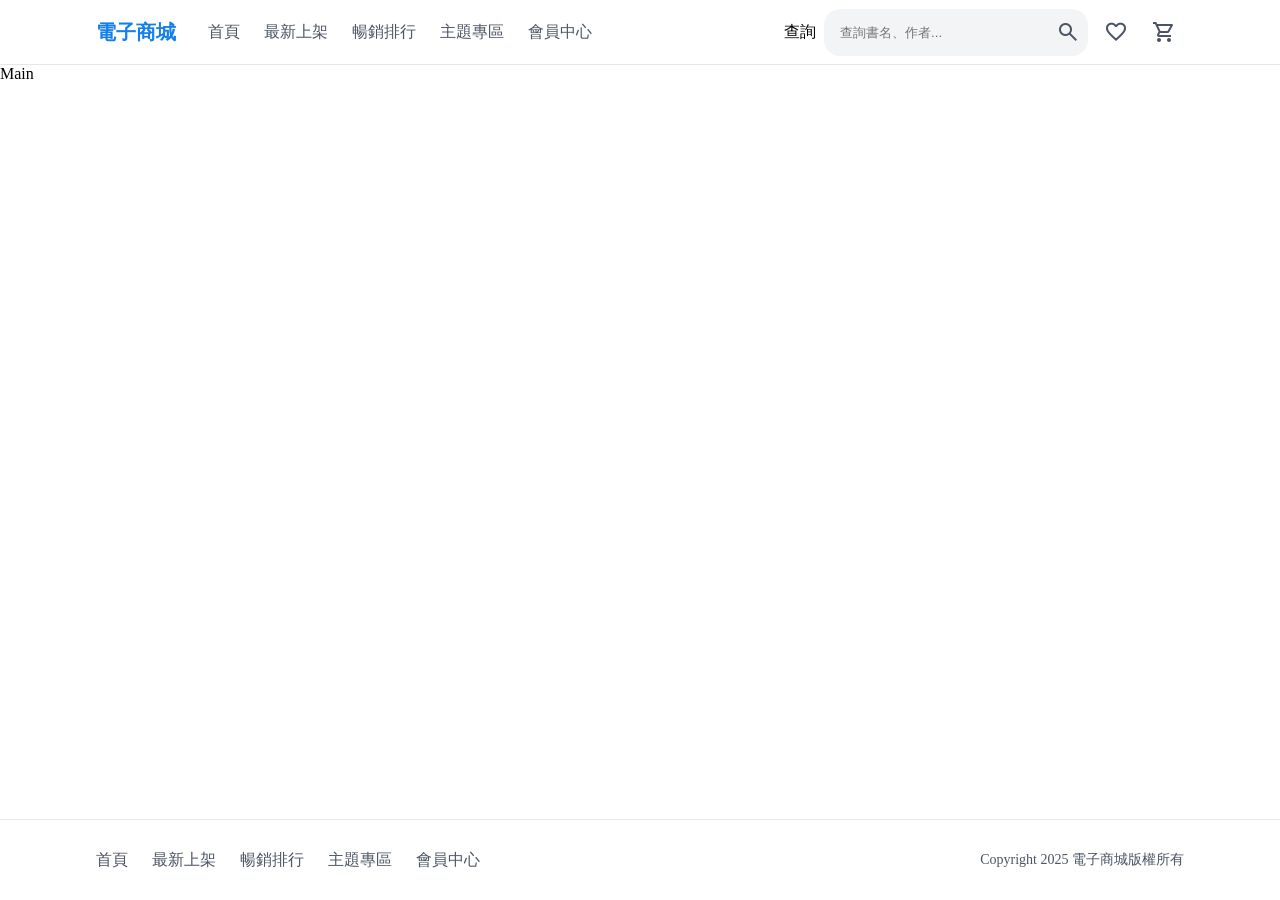
==== src/index.html @ d21cbf20 "fix(header): 調整查詢列樣式錯誤" ====
<!doctype html>
<html lang="zh-Hant">
  <head>
    <meta charset="UTF-8" />
    <meta name="viewport" content="width=device-width, initial-scale=1.0" />
    <title>電子商城</title>
    <link rel="stylesheet" href="style.min.css" />
    <link href="https://fonts.googleapis.com/css2?family=Material+Symbols+Outlined" rel="stylesheet" />
  </head>
  <body>
    <section>
      <header>
        <div class="container">
          <div class="header-inner">
            <div class="header-brand">
              <h3 class="site-title">電子商城</h3>
              <nav>
                <a href="#">首頁</a>
                <a href="#">最新上架</a>
                <a href="#">暢銷排行</a>
                <a href="#">主題專區</a>
                <a href="#">會員中心</a>
              </nav>
            </div>
            <div class="header-actions">
              <label for="book-search">查詢</label>
              <div class="search">
                <input id="book-search" placeholder="查詢書名、作者..." />
                <button type="button" aria-label="搜尋">
                  <span class="material-symbols-outlined" aria-hidden="true">search</span>
                </button>
              </div>
              <button type="button" aria-label="我的最愛">
                <span class="material-symbols-outlined" aria-hidden="true">favorite</span>
              </button>
              <button type="button" aria-label="購物車">
                <span class="material-symbols-outlined" aria-hidden="true">shopping_cart</span>
              </button>
            </div>
          </div>
        </div>
      </header>
      <div class="main">Main</div>
      <footer>
        <div class="container">
          <div class="footer-inner">
            <nav class="footer-nav" aria-label="頁尾導覽">
              <a href="#">首頁</a>
              <a href="#">最新上架</a>
              <a href="#">暢銷排行</a>
              <a href="#">主題專區</a>
              <a href="#">會員中心</a>
            </nav>
            <p>Copyright 2025 電子商城版權所有</p>
          </div>
        </div>
      </footer>
    </section>
  </body>
</html>
---- src/style.min.css ----
section{display:flex;flex-direction:column;min-height:100vh}section .main{flex-grow:1}.container{width:100%;max-width:90vw;box-sizing:border-box;margin:0 auto;padding-left:2rem;padding-right:2rem}a{color:var(--text-color);text-decoration:none}a:hover{color:var(--primary-color)}a:focus-visible{outline:2px solid var(--primary-color);outline-offset:3px}header{border-bottom:solid 1px #e5e7eb}header .header-inner{height:4rem;display:flex;justify-content:space-between;align-items:center}header .header-inner .site-title{margin:0px;font-size:1.25rem;font-weight:700;line-height:1.75rem;color:var(--primary-color)}header .header-inner .header-brand,header .header-inner .header-actions{display:flex;align-items:center}header .header-inner .header-brand.header-brand,header .header-inner .header-actions.header-brand{gap:2rem}header .header-inner .header-brand.header-actions,header .header-inner .header-actions.header-actions{gap:.5rem}header .header-inner nav{display:flex;gap:1.5rem}header .header-inner div.search{display:flex;align-items:stretch;gap:0}header .header-inner div.search input{border-top-left-radius:1rem;border-bottom-left-radius:1rem;width:200px;padding:1rem .5rem 1rem 1rem;border:none;background-color:var(--gray-color-100)}header .header-inner div.search button{border-top-right-radius:1rem;border-bottom-right-radius:1rem;padding:.5rem;border:none;background-color:var(--gray-color-100);cursor:pointer}header .header-inner .search input:focus-visible,header .header-inner button:focus-visible{outline:2px solid var(--primary-color);outline-offset:3px}header .header-inner button{background-color:rgba(0,0,0,0);padding:.5rem;border:none;cursor:pointer;color:var(--text-color);display:inline-flex;align-items:center;justify-content:center}header .material-symbols-outlined{font-size:1.5rem;line-height:1}footer{border-top:1px solid var(--border-color)}footer .footer-inner{display:flex;flex-wrap:wrap;justify-content:space-between;align-items:center;gap:1rem 1.5rem;padding-block:1rem}footer .footer-nav{display:flex;flex-wrap:wrap;gap:.75rem 1.5rem}footer p{color:var(--text-color);font-size:.875rem;line-height:1.25rem}:root{--primary-color: #137fec;--text-color: #4b5563;--border-color: #e5e7eb;--gray-color-100: #f3f4f6}html,body{margin:0;padding:0}/*# sourceMappingURL=style.min.css.map */
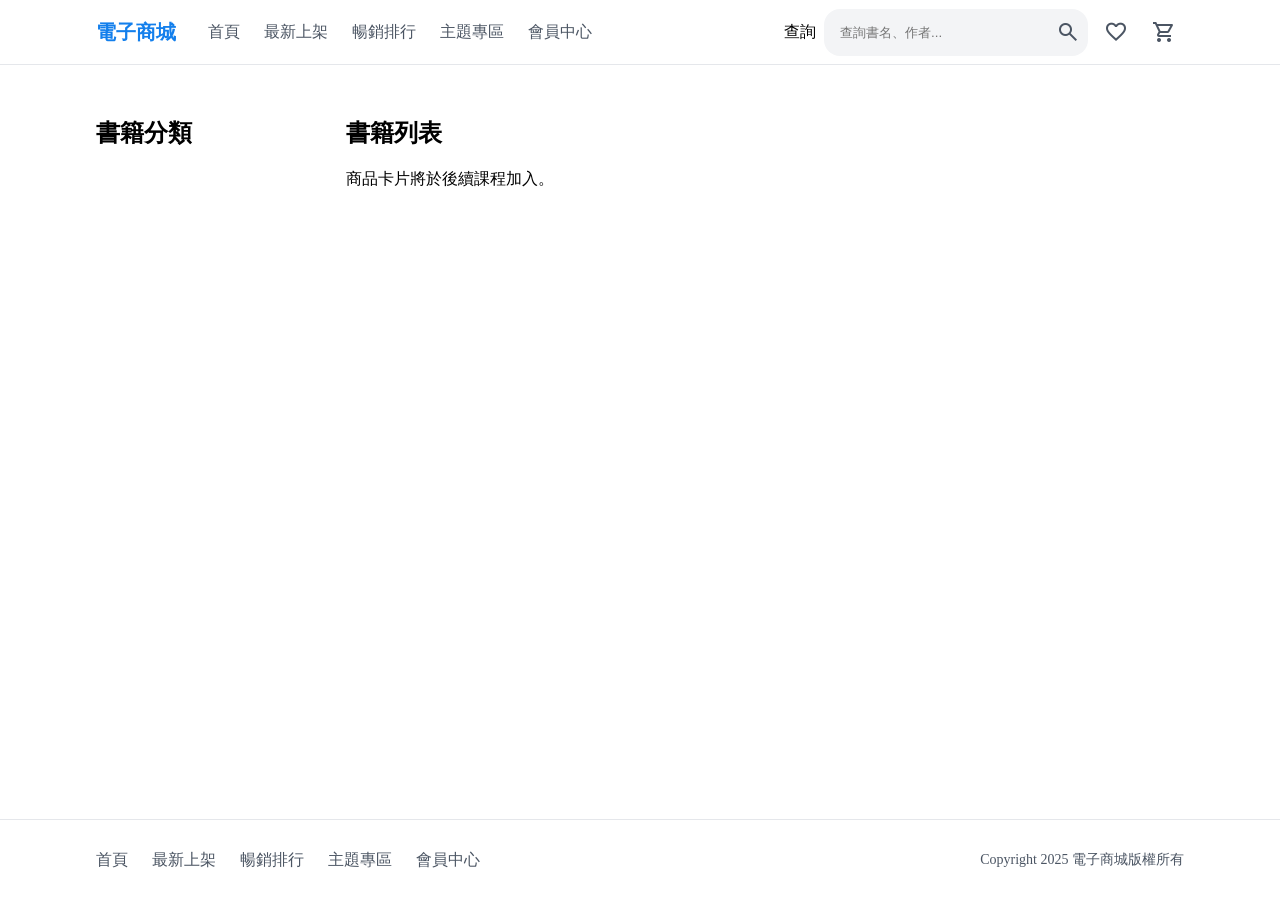
==== commit 7420b9bd: "feat(body): 頁面結構定義實作新增" ====
--- a/src/index.html
+++ b/src/index.html
@@ -40,7 +40,20 @@
           </div>
         </div>
       </header>
-      <div class="main">Main</div>
+      <div class="main">
+        <div class="container">
+          <div class="content-layout">
+            <aside class="category-sidebar">
+              <h2 id="category-title">書籍分類</h2>
+              <nav class="category-nav" aria-labelledby="category-title"></nav>
+            </aside>
+            <main class="book-main">
+              <h1>書籍列表</h1>
+              <p>商品卡片將於後續課程加入。</p>
+            </main>
+          </div>
+        </div>
+      </div>
       <footer>
         <div class="container">
           <div class="footer-inner">
--- a/src/style.min.css
+++ b/src/style.min.css
@@ -1 +1 @@
-section{display:flex;flex-direction:column;min-height:100vh}section .main{flex-grow:1}.container{width:100%;max-width:90vw;box-sizing:border-box;margin:0 auto;padding-left:2rem;padding-right:2rem}a{color:var(--text-color);text-decoration:none}a:hover{color:var(--primary-color)}a:focus-visible{outline:2px solid var(--primary-color);outline-offset:3px}header{border-bottom:solid 1px #e5e7eb}header .header-inner{height:4rem;display:flex;justify-content:space-between;align-items:center}header .header-inner .site-title{margin:0px;font-size:1.25rem;font-weight:700;line-height:1.75rem;color:var(--primary-color)}header .header-inner .header-brand,header .header-inner .header-actions{display:flex;align-items:center}header .header-inner .header-brand.header-brand,header .header-inner .header-actions.header-brand{gap:2rem}header .header-inner .header-brand.header-actions,header .header-inner .header-actions.header-actions{gap:.5rem}header .header-inner nav{display:flex;gap:1.5rem}header .header-inner div.search{display:flex;align-items:stretch;gap:0}header .header-inner div.search input{border-top-left-radius:1rem;border-bottom-left-radius:1rem;width:200px;padding:1rem .5rem 1rem 1rem;border:none;background-color:var(--gray-color-100)}header .header-inner div.search button{border-top-right-radius:1rem;border-bottom-right-radius:1rem;padding:.5rem;border:none;background-color:var(--gray-color-100);cursor:pointer}header .header-inner .search input:focus-visible,header .header-inner button:focus-visible{outline:2px solid var(--primary-color);outline-offset:3px}header .header-inner button{background-color:rgba(0,0,0,0);padding:.5rem;border:none;cursor:pointer;color:var(--text-color);display:inline-flex;align-items:center;justify-content:center}header .material-symbols-outlined{font-size:1.5rem;line-height:1}footer{border-top:1px solid var(--border-color)}footer .footer-inner{display:flex;flex-wrap:wrap;justify-content:space-between;align-items:center;gap:1rem 1.5rem;padding-block:1rem}footer .footer-nav{display:flex;flex-wrap:wrap;gap:.75rem 1.5rem}footer p{color:var(--text-color);font-size:.875rem;line-height:1.25rem}:root{--primary-color: #137fec;--text-color: #4b5563;--border-color: #e5e7eb;--gray-color-100: #f3f4f6}html,body{margin:0;padding:0}/*# sourceMappingURL=style.min.css.map */+section{display:flex;flex-direction:column;min-height:100vh}section>.main{flex-grow:1}.container{width:100%;max-width:90vw;box-sizing:border-box;margin:0 auto;padding-left:2rem;padding-right:2rem}a{color:var(--text-color);text-decoration:none}a:hover{color:var(--primary-color)}a:focus-visible{outline:2px solid var(--primary-color);outline-offset:3px}header{border-bottom:solid 1px #e5e7eb}header .header-inner{height:4rem;display:flex;justify-content:space-between;align-items:center}header .header-inner .site-title{margin:0px;font-size:1.25rem;font-weight:700;line-height:1.75rem;color:var(--primary-color)}header .header-inner .header-brand,header .header-inner .header-actions{display:flex;align-items:center}header .header-inner .header-brand.header-brand,header .header-inner .header-actions.header-brand{gap:2rem}header .header-inner .header-brand.header-actions,header .header-inner .header-actions.header-actions{gap:.5rem}header .header-inner nav{display:flex;gap:1.5rem}header .header-inner div.search{display:flex;align-items:stretch;gap:0}header .header-inner div.search input{border-top-left-radius:1rem;border-bottom-left-radius:1rem;width:200px;padding:1rem .5rem 1rem 1rem;border:none;background-color:var(--gray-color-100)}header .header-inner div.search button{border-top-right-radius:1rem;border-bottom-right-radius:1rem;padding:.5rem;border:none;background-color:var(--gray-color-100);cursor:pointer}header .header-inner .search input:focus-visible,header .header-inner button:focus-visible{outline:2px solid var(--primary-color);outline-offset:3px}header .header-inner button{background-color:rgba(0,0,0,0);padding:.5rem;border:none;cursor:pointer;color:var(--text-color);display:inline-flex;align-items:center;justify-content:center}header .material-symbols-outlined{font-size:1.5rem;line-height:1}.content-layout{display:flex;align-items:flex-start;gap:2rem;padding-block:2rem}.category-sidebar{width:20%;flex-shrink:0}.book-main{flex:1 1 0%;min-width:0;overflow-wrap:anywhere}footer{border-top:1px solid var(--border-color)}footer .footer-inner{display:flex;flex-wrap:wrap;justify-content:space-between;align-items:center;gap:1rem 1.5rem;padding-block:1rem}footer .footer-nav{display:flex;flex-wrap:wrap;gap:.75rem 1.5rem}footer p{color:var(--text-color);font-size:.875rem;line-height:1.25rem}:root{--primary-color: #137fec;--text-color: #4b5563;--border-color: #e5e7eb;--gray-color-100: #f3f4f6}html,body{margin:0;padding:0}/*# sourceMappingURL=style.min.css.map */
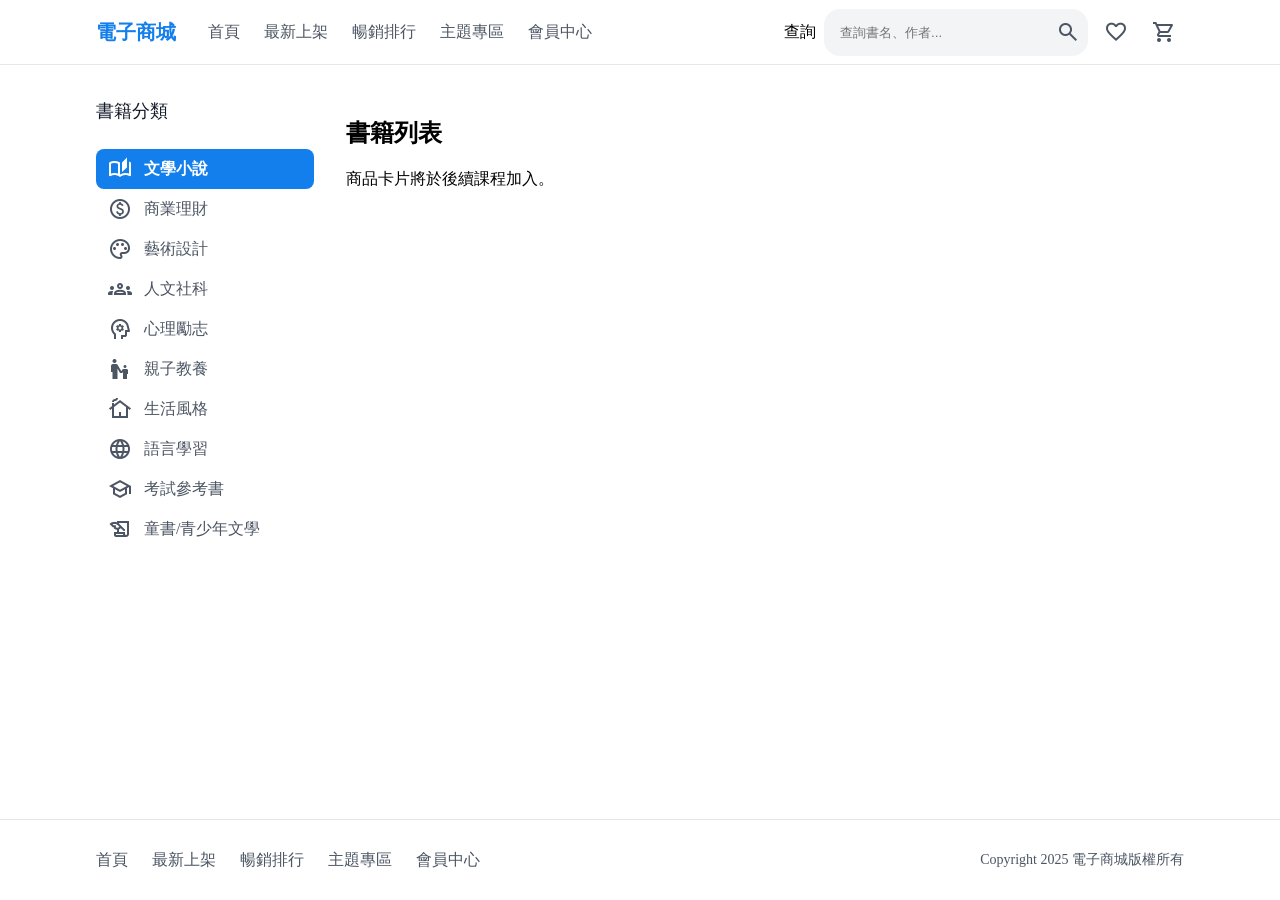
==== commit 00f7e61b: "feat(aside): 書籍分類選單樣式設定" ====
--- a/src/index.html
+++ b/src/index.html
@@ -45,7 +45,48 @@
           <div class="content-layout">
             <aside class="category-sidebar">
               <h2 id="category-title">書籍分類</h2>
-              <nav class="category-nav" aria-labelledby="category-title"></nav>
+              <nav class="category-nav" aria-labelledby="category-title">
+                <a href="#" class="active" aria-current="true">
+                  <span class="material-symbols-outlined" aria-hidden="true">auto_stories</span>
+                  <span>文學小說</span>
+                </a>
+                <a href="#">
+                  <span class="material-symbols-outlined" aria-hidden="true">paid</span>
+                  <span>商業理財</span>
+                </a>
+                <a href="#">
+                  <span class="material-symbols-outlined" aria-hidden="true">palette</span>
+                  <span>藝術設計</span>
+                </a>
+                <a href="#">
+                  <span class="material-symbols-outlined" aria-hidden="true">groups</span>
+                  <span>人文社科</span>
+                </a>
+                <a href="#">
+                  <span class="material-symbols-outlined" aria-hidden="true">psychology</span>
+                  <span>心理勵志</span>
+                </a>
+                <a href="#">
+                  <span class="material-symbols-outlined" aria-hidden="true">escalator_warning</span>
+                  <span>親子教養</span>
+                </a>
+                <a href="#">
+                  <span class="material-symbols-outlined" aria-hidden="true">cottage</span>
+                  <span>生活風格</span>
+                </a>
+                <a href="#">
+                  <span class="material-symbols-outlined" aria-hidden="true">language</span>
+                  <span>語言學習</span>
+                </a>
+                <a href="#">
+                  <span class="material-symbols-outlined" aria-hidden="true">school</span>
+                  <span>考試參考書</span>
+                </a>
+                <a href="#">
+                  <span class="material-symbols-outlined" aria-hidden="true">history_edu</span>
+                  <span>童書/青少年文學</span>
+                </a>
+              </nav>
             </aside>
             <main class="book-main">
               <h1>書籍列表</h1>
--- a/src/style.min.css
+++ b/src/style.min.css
@@ -1 +1 @@
-section{display:flex;flex-direction:column;min-height:100vh}section>.main{flex-grow:1}.container{width:100%;max-width:90vw;box-sizing:border-box;margin:0 auto;padding-left:2rem;padding-right:2rem}a{color:var(--text-color);text-decoration:none}a:hover{color:var(--primary-color)}a:focus-visible{outline:2px solid var(--primary-color);outline-offset:3px}header{border-bottom:solid 1px #e5e7eb}header .header-inner{height:4rem;display:flex;justify-content:space-between;align-items:center}header .header-inner .site-title{margin:0px;font-size:1.25rem;font-weight:700;line-height:1.75rem;color:var(--primary-color)}header .header-inner .header-brand,header .header-inner .header-actions{display:flex;align-items:center}header .header-inner .header-brand.header-brand,header .header-inner .header-actions.header-brand{gap:2rem}header .header-inner .header-brand.header-actions,header .header-inner .header-actions.header-actions{gap:.5rem}header .header-inner nav{display:flex;gap:1.5rem}header .header-inner div.search{display:flex;align-items:stretch;gap:0}header .header-inner div.search input{border-top-left-radius:1rem;border-bottom-left-radius:1rem;width:200px;padding:1rem .5rem 1rem 1rem;border:none;background-color:var(--gray-color-100)}header .header-inner div.search button{border-top-right-radius:1rem;border-bottom-right-radius:1rem;padding:.5rem;border:none;background-color:var(--gray-color-100);cursor:pointer}header .header-inner .search input:focus-visible,header .header-inner button:focus-visible{outline:2px solid var(--primary-color);outline-offset:3px}header .header-inner button{background-color:rgba(0,0,0,0);padding:.5rem;border:none;cursor:pointer;color:var(--text-color);display:inline-flex;align-items:center;justify-content:center}header .material-symbols-outlined{font-size:1.5rem;line-height:1}.content-layout{display:flex;align-items:flex-start;gap:2rem;padding-block:2rem}.category-sidebar{width:20%;flex-shrink:0}.book-main{flex:1 1 0%;min-width:0;overflow-wrap:anywhere}footer{border-top:1px solid var(--border-color)}footer .footer-inner{display:flex;flex-wrap:wrap;justify-content:space-between;align-items:center;gap:1rem 1.5rem;padding-block:1rem}footer .footer-nav{display:flex;flex-wrap:wrap;gap:.75rem 1.5rem}footer p{color:var(--text-color);font-size:.875rem;line-height:1.25rem}:root{--primary-color: #137fec;--text-color: #4b5563;--border-color: #e5e7eb;--gray-color-100: #f3f4f6}html,body{margin:0;padding:0}/*# sourceMappingURL=style.min.css.map */+section{display:flex;flex-direction:column;min-height:100vh}section>.main{flex-grow:1}.container{width:100%;max-width:90vw;box-sizing:border-box;margin:0 auto;padding-left:2rem;padding-right:2rem}a{color:var(--text-color);text-decoration:none}a:hover{color:var(--primary-color)}a:focus-visible{outline:2px solid var(--primary-color);outline-offset:3px}header{border-bottom:solid 1px #e5e7eb}header .header-inner{height:4rem;display:flex;justify-content:space-between;align-items:center}header .header-inner .site-title{margin:0px;font-size:1.25rem;font-weight:700;line-height:1.75rem;color:var(--primary-color)}header .header-inner .header-brand,header .header-inner .header-actions{display:flex;align-items:center}header .header-inner .header-brand.header-brand,header .header-inner .header-actions.header-brand{gap:2rem}header .header-inner .header-brand.header-actions,header .header-inner .header-actions.header-actions{gap:.5rem}header .header-inner nav{display:flex;gap:1.5rem}header .header-inner div.search{display:flex;align-items:stretch;gap:0}header .header-inner div.search input{border-top-left-radius:1rem;border-bottom-left-radius:1rem;width:200px;padding:1rem .5rem 1rem 1rem;border:none;background-color:var(--gray-color-100)}header .header-inner div.search button{border-top-right-radius:1rem;border-bottom-right-radius:1rem;padding:.5rem;border:none;background-color:var(--gray-color-100);cursor:pointer}header .header-inner .search input:focus-visible,header .header-inner button:focus-visible{outline:2px solid var(--primary-color);outline-offset:3px}header .header-inner button{background-color:rgba(0,0,0,0);padding:.5rem;border:none;cursor:pointer;color:var(--text-color);display:inline-flex;align-items:center;justify-content:center}header .material-symbols-outlined{font-size:1.5rem;line-height:1}.content-layout{display:flex;align-items:flex-start;gap:2rem;padding-block:2rem}.category-sidebar{width:20%;flex-shrink:0}.category-sidebar h2{margin:0;font-weight:500;font-size:1.125rem;line-height:1.75rem;color:var(--header-color)}.category-sidebar .category-nav{margin-block:1.5rem}.category-sidebar .category-nav a{display:flex;align-items:center;gap:.75rem;padding:.5rem .75rem;border-radius:.5rem;overflow-wrap:anywhere}.category-sidebar .category-nav a:hover{background-color:var(--gray-color-100);color:var(--primary-color)}.category-sidebar .category-nav a.active{background-color:var(--primary-color);color:#fff;font-weight:700}.category-sidebar .category-nav .material-symbols-outlined{flex-shrink:0;font-size:1.5rem;line-height:1}.book-main{flex:1 1 0%;min-width:0;overflow-wrap:anywhere}footer{border-top:1px solid var(--border-color)}footer .footer-inner{display:flex;flex-wrap:wrap;justify-content:space-between;align-items:center;gap:1rem 1.5rem;padding-block:1rem}footer .footer-nav{display:flex;flex-wrap:wrap;gap:.75rem 1.5rem}footer p{color:var(--text-color);font-size:.875rem;line-height:1.25rem}:root{--primary-color: #137fec;--text-color: #4b5563;--border-color: #e5e7eb;--gray-color-100: #f3f4f6;--header-color: #111827}html,body{margin:0;padding:0}/*# sourceMappingURL=style.min.css.map */
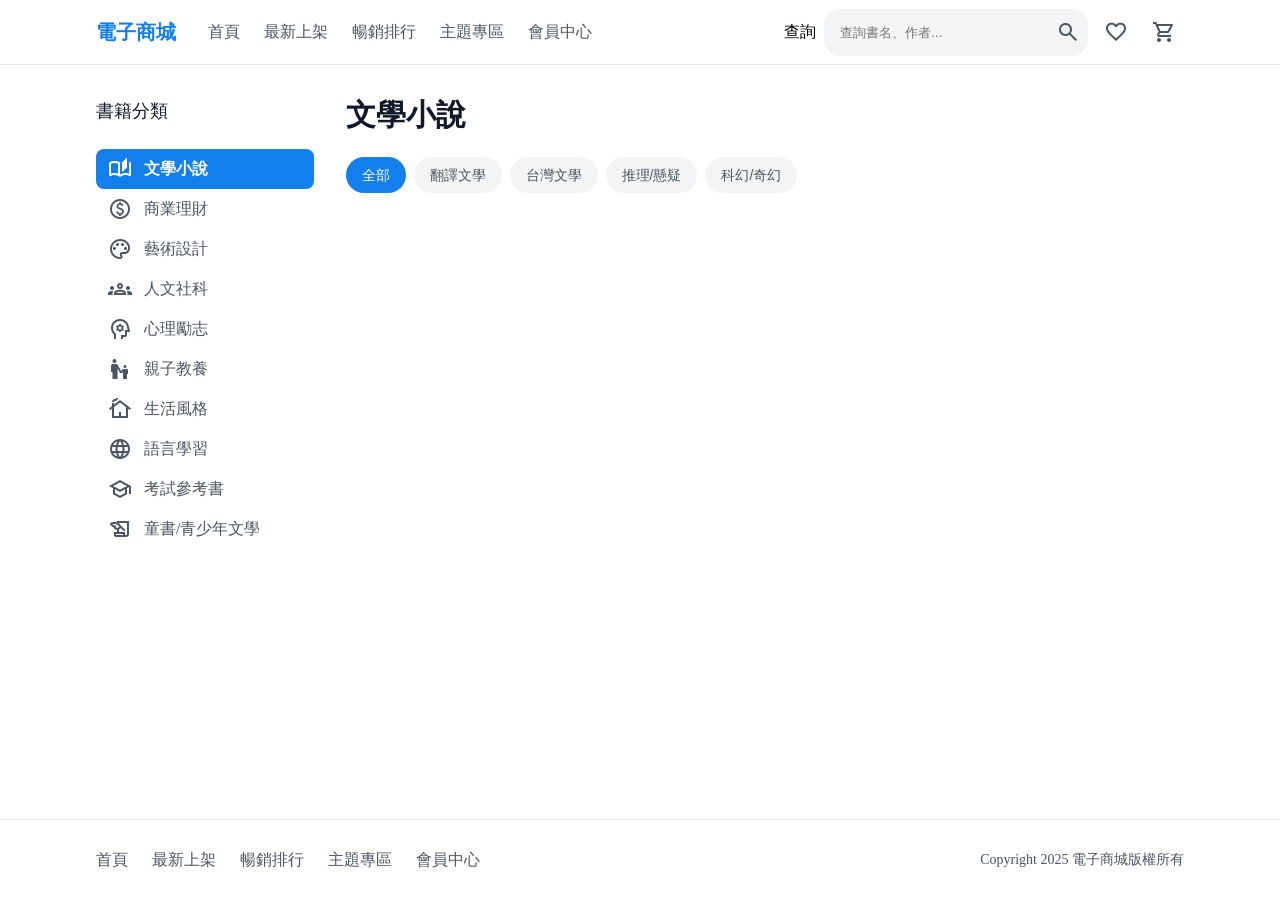
==== commit 21b879b5: "feat(body): 書籍標籤樣式設定" ====
--- a/src/index.html
+++ b/src/index.html
@@ -89,8 +89,14 @@
               </nav>
             </aside>
             <main class="book-main">
-              <h1>書籍列表</h1>
-              <p>商品卡片將於後續課程加入。</p>
+              <h1>文學小說</h1>
+              <div class="tag">
+                <button type="button" class="selected">全部</button>
+                <button type="button">翻譯文學</button>
+                <button type="button">台灣文學</button>
+                <button type="button">推理/懸疑</button>
+                <button type="button">科幻/奇幻</button>
+              </div>
             </main>
           </div>
         </div>
--- a/src/style.min.css
+++ b/src/style.min.css
@@ -1 +1 @@
-section{display:flex;flex-direction:column;min-height:100vh}section>.main{flex-grow:1}.container{width:100%;max-width:90vw;box-sizing:border-box;margin:0 auto;padding-left:2rem;padding-right:2rem}a{color:var(--text-color);text-decoration:none}a:hover{color:var(--primary-color)}a:focus-visible{outline:2px solid var(--primary-color);outline-offset:3px}header{border-bottom:solid 1px #e5e7eb}header .header-inner{height:4rem;display:flex;justify-content:space-between;align-items:center}header .header-inner .site-title{margin:0px;font-size:1.25rem;font-weight:700;line-height:1.75rem;color:var(--primary-color)}header .header-inner .header-brand,header .header-inner .header-actions{display:flex;align-items:center}header .header-inner .header-brand.header-brand,header .header-inner .header-actions.header-brand{gap:2rem}header .header-inner .header-brand.header-actions,header .header-inner .header-actions.header-actions{gap:.5rem}header .header-inner nav{display:flex;gap:1.5rem}header .header-inner div.search{display:flex;align-items:stretch;gap:0}header .header-inner div.search input{border-top-left-radius:1rem;border-bottom-left-radius:1rem;width:200px;padding:1rem .5rem 1rem 1rem;border:none;background-color:var(--gray-color-100)}header .header-inner div.search button{border-top-right-radius:1rem;border-bottom-right-radius:1rem;padding:.5rem;border:none;background-color:var(--gray-color-100);cursor:pointer}header .header-inner .search input:focus-visible,header .header-inner button:focus-visible{outline:2px solid var(--primary-color);outline-offset:3px}header .header-inner button{background-color:rgba(0,0,0,0);padding:.5rem;border:none;cursor:pointer;color:var(--text-color);display:inline-flex;align-items:center;justify-content:center}header .material-symbols-outlined{font-size:1.5rem;line-height:1}.content-layout{display:flex;align-items:flex-start;gap:2rem;padding-block:2rem}.category-sidebar{width:20%;flex-shrink:0}.category-sidebar h2{margin:0;font-weight:500;font-size:1.125rem;line-height:1.75rem;color:var(--header-color)}.category-sidebar .category-nav{margin-block:1.5rem}.category-sidebar .category-nav a{display:flex;align-items:center;gap:.75rem;padding:.5rem .75rem;border-radius:.5rem;overflow-wrap:anywhere}.category-sidebar .category-nav a:hover{background-color:var(--gray-color-100);color:var(--primary-color)}.category-sidebar .category-nav a.active{background-color:var(--primary-color);color:#fff;font-weight:700}.category-sidebar .category-nav .material-symbols-outlined{flex-shrink:0;font-size:1.5rem;line-height:1}.book-main{flex:1 1 0%;min-width:0;overflow-wrap:anywhere}footer{border-top:1px solid var(--border-color)}footer .footer-inner{display:flex;flex-wrap:wrap;justify-content:space-between;align-items:center;gap:1rem 1.5rem;padding-block:1rem}footer .footer-nav{display:flex;flex-wrap:wrap;gap:.75rem 1.5rem}footer p{color:var(--text-color);font-size:.875rem;line-height:1.25rem}:root{--primary-color: #137fec;--text-color: #4b5563;--border-color: #e5e7eb;--gray-color-100: #f3f4f6;--header-color: #111827}html,body{margin:0;padding:0}/*# sourceMappingURL=style.min.css.map */+section{display:flex;flex-direction:column;min-height:100vh}section>.main{flex-grow:1}.container{width:100%;max-width:90vw;box-sizing:border-box;margin:0 auto;padding-left:2rem;padding-right:2rem}a{color:var(--text-color);text-decoration:none}a:hover{color:var(--primary-color)}a:focus-visible{outline:2px solid var(--primary-color);outline-offset:3px}header{border-bottom:solid 1px #e5e7eb}header .header-inner{height:4rem;display:flex;justify-content:space-between;align-items:center}header .header-inner .site-title{margin:0px;font-size:1.25rem;font-weight:700;line-height:1.75rem;color:var(--primary-color)}header .header-inner .header-brand,header .header-inner .header-actions{display:flex;align-items:center}header .header-inner .header-brand.header-brand,header .header-inner .header-actions.header-brand{gap:2rem}header .header-inner .header-brand.header-actions,header .header-inner .header-actions.header-actions{gap:.5rem}header .header-inner nav{display:flex;gap:1.5rem}header .header-inner div.search{display:flex;align-items:stretch;gap:0}header .header-inner div.search input{border-top-left-radius:1rem;border-bottom-left-radius:1rem;width:200px;padding:1rem .5rem 1rem 1rem;border:none;background-color:var(--gray-color-100)}header .header-inner div.search button{border-top-right-radius:1rem;border-bottom-right-radius:1rem;padding:.5rem;border:none;background-color:var(--gray-color-100);cursor:pointer}header .header-inner .search input:focus-visible,header .header-inner button:focus-visible{outline:2px solid var(--primary-color);outline-offset:3px}header .header-inner button{background-color:rgba(0,0,0,0);padding:.5rem;border:none;cursor:pointer;color:var(--text-color);display:inline-flex;align-items:center;justify-content:center}header .material-symbols-outlined{font-size:1.5rem;line-height:1}.content-layout{display:flex;align-items:flex-start;gap:2rem;padding-block:2rem}.category-sidebar{width:20%;flex-shrink:0}.category-sidebar h2{margin:0;font-weight:500;font-size:1.125rem;line-height:1.75rem;color:var(--header-color)}.category-sidebar .category-nav{margin-block:1.5rem}.category-sidebar .category-nav a{display:flex;align-items:center;gap:.75rem;padding:.5rem .75rem;border-radius:.5rem;overflow-wrap:anywhere}.category-sidebar .category-nav a:hover{background-color:var(--gray-color-100);color:var(--primary-color)}.category-sidebar .category-nav a.active{background-color:var(--primary-color);color:#fff;font-weight:700}.category-sidebar .category-nav .material-symbols-outlined{flex-shrink:0;font-size:1.5rem;line-height:1}.book-main{flex:1 1 0%;min-width:0;overflow-wrap:anywhere}.book-main h1{margin:0 0 1.5rem;font-weight:600;font-size:1.875rem;line-height:2.25rem;color:var(--header-color)}.book-main .tag{display:flex;flex-wrap:wrap;gap:.5rem;margin-bottom:2rem}.book-main .tag button{padding:.5rem 1rem;border:0;border-radius:1.5rem;font-size:.875rem;font-weight:500;line-height:1.25rem;color:var(--text-color);background-color:var(--gray-color-100);cursor:pointer}.book-main .tag button:focus-visible{outline:2px solid var(--primary-color);outline-offset:3px}.book-main .tag button.selected{background-color:var(--primary-color);color:#fff}footer{border-top:1px solid var(--border-color)}footer .footer-inner{display:flex;flex-wrap:wrap;justify-content:space-between;align-items:center;gap:1rem 1.5rem;padding-block:1rem}footer .footer-nav{display:flex;flex-wrap:wrap;gap:.75rem 1.5rem}footer p{color:var(--text-color);font-size:.875rem;line-height:1.25rem}:root{--primary-color: #137fec;--text-color: #4b5563;--border-color: #e5e7eb;--gray-color-100: #f3f4f6;--header-color: #111827}html,body{margin:0;padding:0}/*# sourceMappingURL=style.min.css.map */
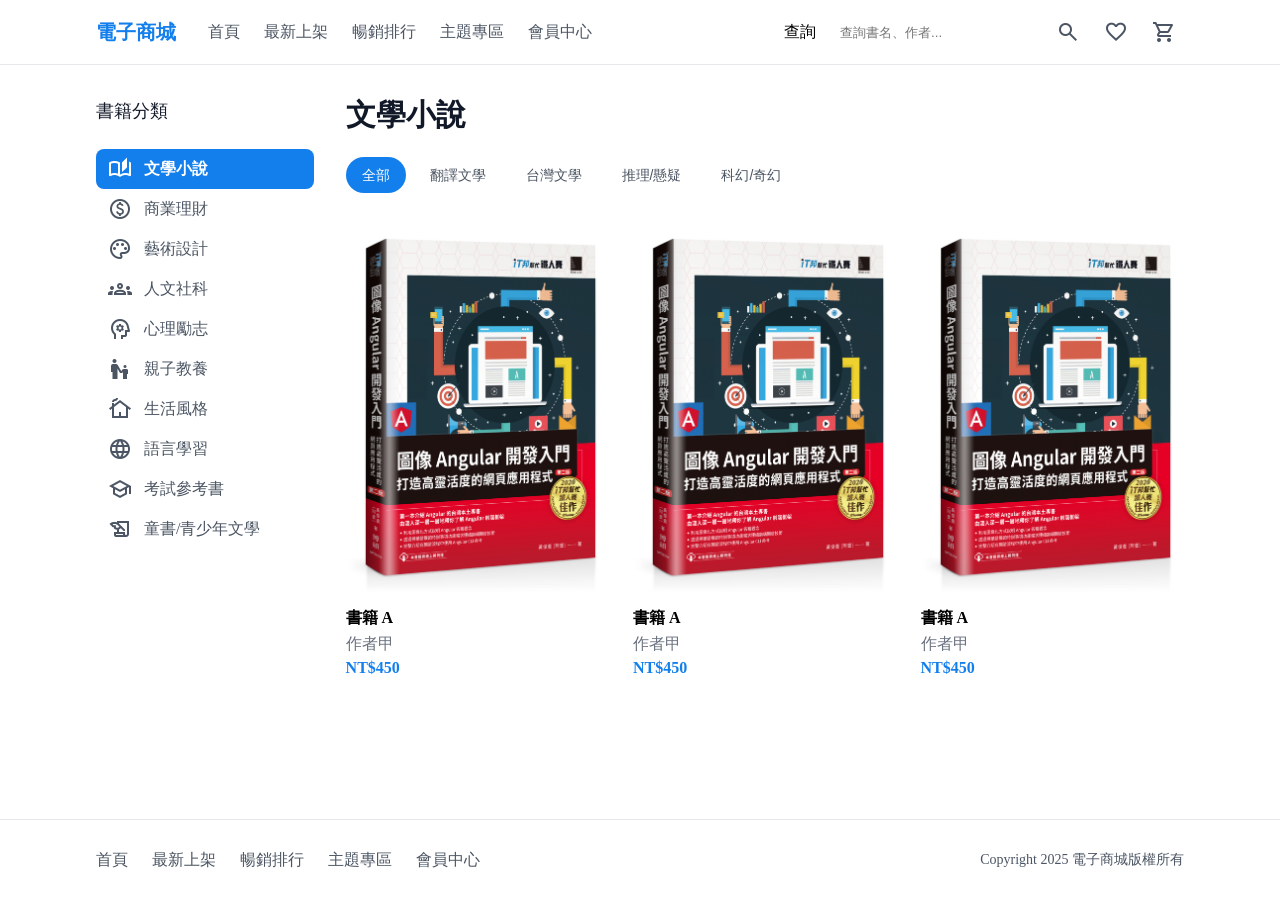
==== commit 2070d6ab: "feat(body): 書籍清單樣式設定" ====
--- a/src/index.html
+++ b/src/index.html
@@ -97,6 +97,26 @@
                 <button type="button">推理/懸疑</button>
                 <button type="button">科幻/奇幻</button>
               </div>
+              <div class="books">
+                <div>
+                  <img src="./assets/images/angular.jpg" alt="圖像 Angular 開發入門第二版封面" />
+                  <h4>書籍 A</h4>
+                  <span>作者甲</span>
+                  <span>NT$450</span>
+                </div>
+                <div>
+                  <img src="./assets/images/angular.jpg" alt="圖像 Angular 開發入門第二版封面" />
+                  <h4>書籍 A</h4>
+                  <span>作者甲</span>
+                  <span>NT$450</span>
+                </div>
+                <div>
+                  <img src="./assets/images/angular.jpg" alt="圖像 Angular 開發入門第二版封面" />
+                  <h4>書籍 A</h4>
+                  <span>作者甲</span>
+                  <span>NT$450</span>
+                </div>
+              </div>
             </main>
           </div>
         </div>
--- a/src/style.min.css
+++ b/src/style.min.css
@@ -1 +1 @@
-section{display:flex;flex-direction:column;min-height:100vh}section>.main{flex-grow:1}.container{width:100%;max-width:90vw;box-sizing:border-box;margin:0 auto;padding-left:2rem;padding-right:2rem}a{color:var(--text-color);text-decoration:none}a:hover{color:var(--primary-color)}a:focus-visible{outline:2px solid var(--primary-color);outline-offset:3px}header{border-bottom:solid 1px #e5e7eb}header .header-inner{height:4rem;display:flex;justify-content:space-between;align-items:center}header .header-inner .site-title{margin:0px;font-size:1.25rem;font-weight:700;line-height:1.75rem;color:var(--primary-color)}header .header-inner .header-brand,header .header-inner .header-actions{display:flex;align-items:center}header .header-inner .header-brand.header-brand,header .header-inner .header-actions.header-brand{gap:2rem}header .header-inner .header-brand.header-actions,header .header-inner .header-actions.header-actions{gap:.5rem}header .header-inner nav{display:flex;gap:1.5rem}header .header-inner div.search{display:flex;align-items:stretch;gap:0}header .header-inner div.search input{border-top-left-radius:1rem;border-bottom-left-radius:1rem;width:200px;padding:1rem .5rem 1rem 1rem;border:none;background-color:var(--gray-color-100)}header .header-inner div.search button{border-top-right-radius:1rem;border-bottom-right-radius:1rem;padding:.5rem;border:none;background-color:var(--gray-color-100);cursor:pointer}header .header-inner .search input:focus-visible,header .header-inner button:focus-visible{outline:2px solid var(--primary-color);outline-offset:3px}header .header-inner button{background-color:rgba(0,0,0,0);padding:.5rem;border:none;cursor:pointer;color:var(--text-color);display:inline-flex;align-items:center;justify-content:center}header .material-symbols-outlined{font-size:1.5rem;line-height:1}.content-layout{display:flex;align-items:flex-start;gap:2rem;padding-block:2rem}.category-sidebar{width:20%;flex-shrink:0}.category-sidebar h2{margin:0;font-weight:500;font-size:1.125rem;line-height:1.75rem;color:var(--header-color)}.category-sidebar .category-nav{margin-block:1.5rem}.category-sidebar .category-nav a{display:flex;align-items:center;gap:.75rem;padding:.5rem .75rem;border-radius:.5rem;overflow-wrap:anywhere}.category-sidebar .category-nav a:hover{background-color:var(--gray-color-100);color:var(--primary-color)}.category-sidebar .category-nav a.active{background-color:var(--primary-color);color:#fff;font-weight:700}.category-sidebar .category-nav .material-symbols-outlined{flex-shrink:0;font-size:1.5rem;line-height:1}.book-main{flex:1 1 0%;min-width:0;overflow-wrap:anywhere}.book-main h1{margin:0 0 1.5rem;font-weight:600;font-size:1.875rem;line-height:2.25rem;color:var(--header-color)}.book-main .tag{display:flex;flex-wrap:wrap;gap:.5rem;margin-bottom:2rem}.book-main .tag button{padding:.5rem 1rem;border:0;border-radius:1.5rem;font-size:.875rem;font-weight:500;line-height:1.25rem;color:var(--text-color);background-color:var(--gray-color-100);cursor:pointer}.book-main .tag button:focus-visible{outline:2px solid var(--primary-color);outline-offset:3px}.book-main .tag button.selected{background-color:var(--primary-color);color:#fff}footer{border-top:1px solid var(--border-color)}footer .footer-inner{display:flex;flex-wrap:wrap;justify-content:space-between;align-items:center;gap:1rem 1.5rem;padding-block:1rem}footer .footer-nav{display:flex;flex-wrap:wrap;gap:.75rem 1.5rem}footer p{color:var(--text-color);font-size:.875rem;line-height:1.25rem}:root{--primary-color: #137fec;--text-color: #4b5563;--border-color: #e5e7eb;--gray-color-100: #f3f4f6;--header-color: #111827}html,body{margin:0;padding:0}/*# sourceMappingURL=style.min.css.map */+section{display:flex;flex-direction:column;min-height:100vh}section>.main{flex-grow:1}.container{width:100%;max-width:90vw;box-sizing:border-box;margin:0 auto;padding-left:2rem;padding-right:2rem}a{color:var(--text-color);text-decoration:none}a:hover{color:var(--primary-color)}a:focus-visible{outline:2px solid var(--primary-color);outline-offset:3px}header{border-bottom:solid 1px #e5e7eb}header .header-inner{height:4rem;display:flex;justify-content:space-between;align-items:center}header .header-inner .site-title{margin:0px;font-size:1.25rem;font-weight:700;line-height:1.75rem;color:var(--primary-color)}header .header-inner .header-brand,header .header-inner .header-actions{display:flex;align-items:center}header .header-inner .header-brand.header-brand,header .header-inner .header-actions.header-brand{gap:2rem}header .header-inner .header-brand.header-actions,header .header-inner .header-actions.header-actions{gap:.5rem}header .header-inner nav{display:flex;gap:1.5rem}header .header-inner div.search{display:flex;align-items:stretch;gap:0}header .header-inner div.search input{border-top-left-radius:1rem;border-bottom-left-radius:1rem;width:200px;padding:1rem .5rem 1rem 1rem;border:none;background-color:var(--gray-color-100)}header .header-inner div.search button{border-top-right-radius:1rem;border-bottom-right-radius:1rem;padding:.5rem;border:none;background-color:var(--gray-color-100);cursor:pointer}header .header-inner .search input:focus-visible,header .header-inner button:focus-visible{outline:2px solid var(--primary-color);outline-offset:3px}header .header-inner button{background-color:rgba(0,0,0,0);padding:.5rem;border:none;cursor:pointer;color:var(--text-color);display:inline-flex;align-items:center;justify-content:center}header .material-symbols-outlined{font-size:1.5rem;line-height:1}.content-layout{display:flex;align-items:flex-start;gap:2rem;padding-block:2rem}.category-sidebar{width:20%;flex-shrink:0}.category-sidebar h2{margin:0;font-weight:500;font-size:1.125rem;line-height:1.75rem;color:var(--header-color)}.category-sidebar .category-nav{margin-block:1.5rem}.category-sidebar .category-nav a{display:flex;align-items:center;gap:.75rem;padding:.5rem .75rem;border-radius:.5rem;overflow-wrap:anywhere}.category-sidebar .category-nav a:hover{background-color:var(--gray-color-100);color:var(--primary-color)}.category-sidebar .category-nav a.active{background-color:var(--primary-color);color:#fff;font-weight:700}.category-sidebar .category-nav .material-symbols-outlined{flex-shrink:0;font-size:1.5rem;line-height:1}.book-main{flex:1 1 0%;min-width:0;overflow-wrap:anywhere}.book-main h1{margin:0 0 1.5rem;font-weight:600;font-size:1.875rem;line-height:2.25rem;color:var(--header-color)}.book-main .tag{display:flex;flex-wrap:wrap;gap:.5rem;margin-bottom:2rem}.book-main .tag button{padding:.5rem 1rem;border:0;border-radius:1.5rem;font-size:.875rem;font-weight:500;line-height:1.25rem;color:var(--text-color);background-color:var(--gray-color-100);cursor:pointer}.book-main .tag button:focus-visible{outline:2px solid var(--primary-color);outline-offset:3px}.book-main .tag button.selected{background-color:var(--primary-color);color:#fff}.book-main .books{display:grid;grid-template-columns:repeat(auto-fill, minmax(256px, 1fr));gap:2.5rem 1.5rem}.book-main .books>div{display:flex;flex-direction:column;gap:.25rem}.book-main .books>div img{display:block;width:100%;border-radius:.5rem}.book-main .books>div h4{margin:.5rem 0 0;font-size:1rem;font-weight:600;line-height:1.5rem}.book-main .books>div span:first-of-type{color:var(--gray-color-500)}.book-main .books>div span:last-of-type{color:var(--primary-color);font-weight:700}footer{border-top:1px solid var(--border-color)}footer .footer-inner{display:flex;flex-wrap:wrap;justify-content:space-between;align-items:center;gap:1rem 1.5rem;padding-block:1rem}footer .footer-nav{display:flex;flex-wrap:wrap;gap:.75rem 1.5rem}footer p{color:var(--text-color);font-size:.875rem;line-height:1.25rem}:root{--primary-color: #137fec;--text-color: #4b5563;--border-color: #e5e7eb;--gray-color-500: #6b7280;--header-color: #111827}html,body{margin:0;padding:0}/*# sourceMappingURL=style.min.css.map */
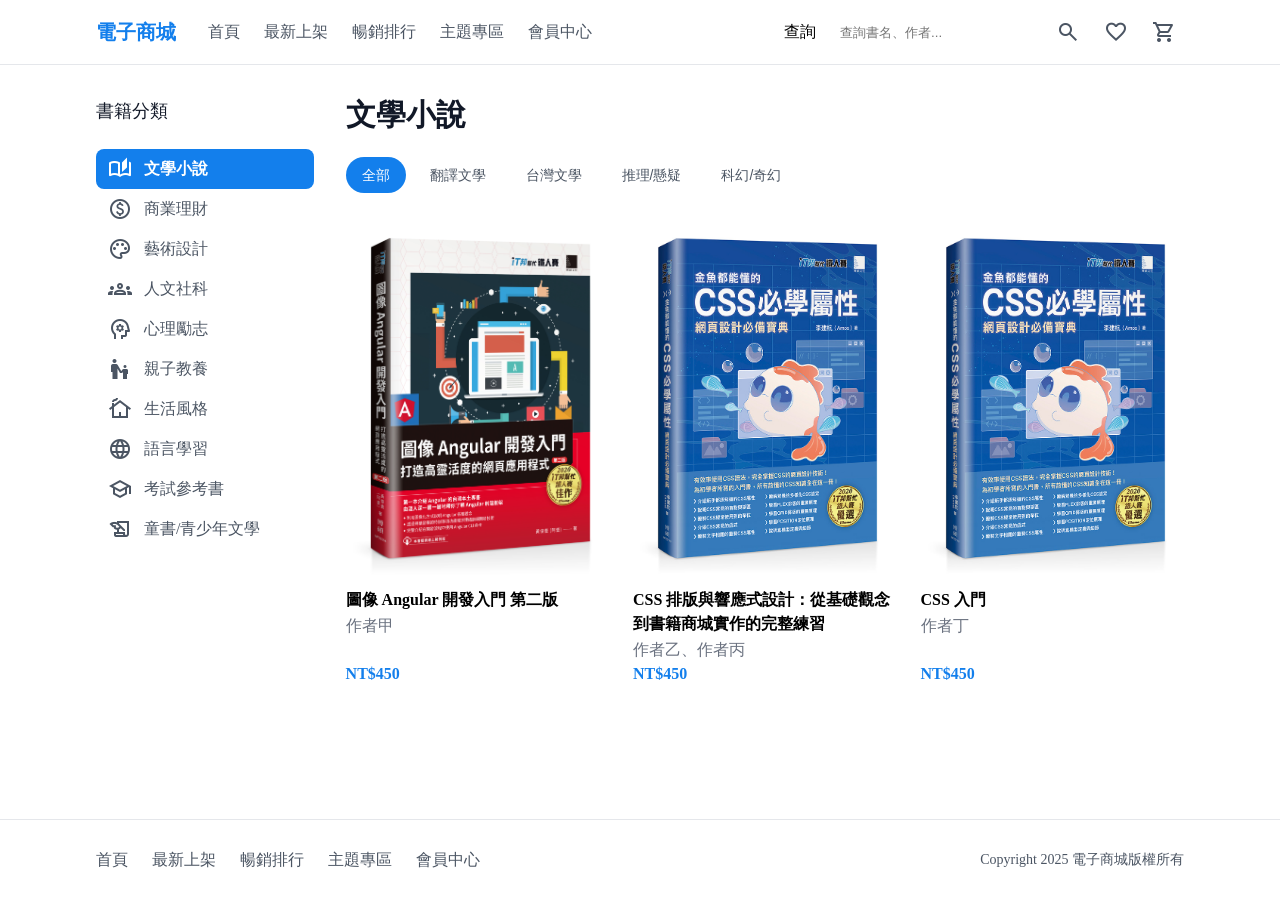
==== commit b8f07820: "feat(body): 改善書籍卡片封面比例與文字對齊" ====
--- a/src/index.html
+++ b/src/index.html
@@ -100,20 +100,20 @@
               <div class="books">
                 <div>
                   <img src="./assets/images/angular.jpg" alt="圖像 Angular 開發入門第二版封面" />
-                  <h4>書籍 A</h4>
+                  <h4>圖像 Angular 開發入門 第二版</h4>
                   <span>作者甲</span>
                   <span>NT$450</span>
                 </div>
                 <div>
-                  <img src="./assets/images/angular.jpg" alt="圖像 Angular 開發入門第二版封面" />
-                  <h4>書籍 A</h4>
-                  <span>作者甲</span>
+                  <img src="./assets/images/css.jpg" alt="CSS 書籍封面" />
+                  <h4>CSS 排版與響應式設計：從基礎觀念到書籍商城實作的完整練習</h4>
+                  <span>作者乙、作者丙</span>
                   <span>NT$450</span>
                 </div>
                 <div>
-                  <img src="./assets/images/angular.jpg" alt="圖像 Angular 開發入門第二版封面" />
-                  <h4>書籍 A</h4>
-                  <span>作者甲</span>
+                  <img src="./assets/images/css.jpg" alt="CSS 書籍封面" />
+                  <h4>CSS 入門</h4>
+                  <span>作者丁</span>
                   <span>NT$450</span>
                 </div>
               </div>
--- a/src/style.min.css
+++ b/src/style.min.css
@@ -1 +1 @@
-section{display:flex;flex-direction:column;min-height:100vh}section>.main{flex-grow:1}.container{width:100%;max-width:90vw;box-sizing:border-box;margin:0 auto;padding-left:2rem;padding-right:2rem}a{color:var(--text-color);text-decoration:none}a:hover{color:var(--primary-color)}a:focus-visible{outline:2px solid var(--primary-color);outline-offset:3px}header{border-bottom:solid 1px #e5e7eb}header .header-inner{height:4rem;display:flex;justify-content:space-between;align-items:center}header .header-inner .site-title{margin:0px;font-size:1.25rem;font-weight:700;line-height:1.75rem;color:var(--primary-color)}header .header-inner .header-brand,header .header-inner .header-actions{display:flex;align-items:center}header .header-inner .header-brand.header-brand,header .header-inner .header-actions.header-brand{gap:2rem}header .header-inner .header-brand.header-actions,header .header-inner .header-actions.header-actions{gap:.5rem}header .header-inner nav{display:flex;gap:1.5rem}header .header-inner div.search{display:flex;align-items:stretch;gap:0}header .header-inner div.search input{border-top-left-radius:1rem;border-bottom-left-radius:1rem;width:200px;padding:1rem .5rem 1rem 1rem;border:none;background-color:var(--gray-color-100)}header .header-inner div.search button{border-top-right-radius:1rem;border-bottom-right-radius:1rem;padding:.5rem;border:none;background-color:var(--gray-color-100);cursor:pointer}header .header-inner .search input:focus-visible,header .header-inner button:focus-visible{outline:2px solid var(--primary-color);outline-offset:3px}header .header-inner button{background-color:rgba(0,0,0,0);padding:.5rem;border:none;cursor:pointer;color:var(--text-color);display:inline-flex;align-items:center;justify-content:center}header .material-symbols-outlined{font-size:1.5rem;line-height:1}.content-layout{display:flex;align-items:flex-start;gap:2rem;padding-block:2rem}.category-sidebar{width:20%;flex-shrink:0}.category-sidebar h2{margin:0;font-weight:500;font-size:1.125rem;line-height:1.75rem;color:var(--header-color)}.category-sidebar .category-nav{margin-block:1.5rem}.category-sidebar .category-nav a{display:flex;align-items:center;gap:.75rem;padding:.5rem .75rem;border-radius:.5rem;overflow-wrap:anywhere}.category-sidebar .category-nav a:hover{background-color:var(--gray-color-100);color:var(--primary-color)}.category-sidebar .category-nav a.active{background-color:var(--primary-color);color:#fff;font-weight:700}.category-sidebar .category-nav .material-symbols-outlined{flex-shrink:0;font-size:1.5rem;line-height:1}.book-main{flex:1 1 0%;min-width:0;overflow-wrap:anywhere}.book-main h1{margin:0 0 1.5rem;font-weight:600;font-size:1.875rem;line-height:2.25rem;color:var(--header-color)}.book-main .tag{display:flex;flex-wrap:wrap;gap:.5rem;margin-bottom:2rem}.book-main .tag button{padding:.5rem 1rem;border:0;border-radius:1.5rem;font-size:.875rem;font-weight:500;line-height:1.25rem;color:var(--text-color);background-color:var(--gray-color-100);cursor:pointer}.book-main .tag button:focus-visible{outline:2px solid var(--primary-color);outline-offset:3px}.book-main .tag button.selected{background-color:var(--primary-color);color:#fff}.book-main .books{display:grid;grid-template-columns:repeat(auto-fill, minmax(256px, 1fr));gap:2.5rem 1.5rem}.book-main .books>div{display:flex;flex-direction:column;gap:.25rem}.book-main .books>div img{display:block;width:100%;border-radius:.5rem}.book-main .books>div h4{margin:.5rem 0 0;font-size:1rem;font-weight:600;line-height:1.5rem}.book-main .books>div span:first-of-type{color:var(--gray-color-500)}.book-main .books>div span:last-of-type{color:var(--primary-color);font-weight:700}footer{border-top:1px solid var(--border-color)}footer .footer-inner{display:flex;flex-wrap:wrap;justify-content:space-between;align-items:center;gap:1rem 1.5rem;padding-block:1rem}footer .footer-nav{display:flex;flex-wrap:wrap;gap:.75rem 1.5rem}footer p{color:var(--text-color);font-size:.875rem;line-height:1.25rem}:root{--primary-color: #137fec;--text-color: #4b5563;--border-color: #e5e7eb;--gray-color-500: #6b7280;--header-color: #111827}html,body{margin:0;padding:0}/*# sourceMappingURL=style.min.css.map */+section{display:flex;flex-direction:column;min-height:100vh}section>.main{flex-grow:1}.container{width:100%;max-width:90vw;box-sizing:border-box;margin:0 auto;padding-left:2rem;padding-right:2rem}a{color:var(--text-color);text-decoration:none}a:hover{color:var(--primary-color)}a:focus-visible{outline:2px solid var(--primary-color);outline-offset:3px}header{border-bottom:solid 1px #e5e7eb}header .header-inner{height:4rem;display:flex;justify-content:space-between;align-items:center}header .header-inner .site-title{margin:0px;font-size:1.25rem;font-weight:700;line-height:1.75rem;color:var(--primary-color)}header .header-inner .header-brand,header .header-inner .header-actions{display:flex;align-items:center}header .header-inner .header-brand.header-brand,header .header-inner .header-actions.header-brand{gap:2rem}header .header-inner .header-brand.header-actions,header .header-inner .header-actions.header-actions{gap:.5rem}header .header-inner nav{display:flex;gap:1.5rem}header .header-inner div.search{display:flex;align-items:stretch;gap:0}header .header-inner div.search input{border-top-left-radius:1rem;border-bottom-left-radius:1rem;width:200px;padding:1rem .5rem 1rem 1rem;border:none;background-color:var(--gray-color-100)}header .header-inner div.search button{border-top-right-radius:1rem;border-bottom-right-radius:1rem;padding:.5rem;border:none;background-color:var(--gray-color-100);cursor:pointer}header .header-inner .search input:focus-visible,header .header-inner button:focus-visible{outline:2px solid var(--primary-color);outline-offset:3px}header .header-inner button{background-color:rgba(0,0,0,0);padding:.5rem;border:none;cursor:pointer;color:var(--text-color);display:inline-flex;align-items:center;justify-content:center}header .material-symbols-outlined{font-size:1.5rem;line-height:1}.content-layout{display:flex;align-items:flex-start;gap:2rem;padding-block:2rem}.category-sidebar{width:20%;flex-shrink:0}.category-sidebar h2{margin:0;font-weight:500;font-size:1.125rem;line-height:1.75rem;color:var(--header-color)}.category-sidebar .category-nav{margin-block:1.5rem}.category-sidebar .category-nav a{display:flex;align-items:center;gap:.75rem;padding:.5rem .75rem;border-radius:.5rem;overflow-wrap:anywhere}.category-sidebar .category-nav a:hover{background-color:var(--gray-color-100);color:var(--primary-color)}.category-sidebar .category-nav a.active{background-color:var(--primary-color);color:#fff;font-weight:700}.category-sidebar .category-nav .material-symbols-outlined{flex-shrink:0;font-size:1.5rem;line-height:1}.book-main{flex:1 1 0%;min-width:0;overflow-wrap:anywhere}.book-main h1{margin:0 0 1.5rem;font-weight:600;font-size:1.875rem;line-height:2.25rem;color:var(--header-color)}.book-main .tag{display:flex;flex-wrap:wrap;gap:.5rem;margin-bottom:2rem}.book-main .tag button{padding:.5rem 1rem;border:0;border-radius:1.5rem;font-size:.875rem;font-weight:500;line-height:1.25rem;color:var(--text-color);background-color:var(--gray-color-100);cursor:pointer}.book-main .tag button:focus-visible{outline:2px solid var(--primary-color);outline-offset:3px}.book-main .tag button.selected{background-color:var(--primary-color);color:#fff}.book-main .books{display:grid;grid-template-columns:repeat(auto-fill, minmax(256px, 1fr));gap:2.5rem 1.5rem}.book-main .books>div{display:flex;flex-direction:column;gap:.25rem;min-width:0;overflow-wrap:anywhere}.book-main .books>div img{display:block;width:100%;border-radius:.5rem;aspect-ratio:3/4;-o-object-fit:contain;object-fit:contain;background:var(--gray-color-100)}.book-main .books>div h4{margin:.5rem 0 0;font-size:1rem;font-weight:600;line-height:1.5rem}.book-main .books>div span:first-of-type{color:var(--gray-color-500)}.book-main .books>div span:last-of-type{color:var(--primary-color);font-weight:700;margin-top:auto}footer{border-top:1px solid var(--border-color)}footer .footer-inner{display:flex;flex-wrap:wrap;justify-content:space-between;align-items:center;gap:1rem 1.5rem;padding-block:1rem}footer .footer-nav{display:flex;flex-wrap:wrap;gap:.75rem 1.5rem}footer p{color:var(--text-color);font-size:.875rem;line-height:1.25rem}:root{--primary-color: #137fec;--text-color: #4b5563;--border-color: #e5e7eb;--gray-color-500: #6b7280;--header-color: #111827}html,body{margin:0;padding:0}/*# sourceMappingURL=style.min.css.map */
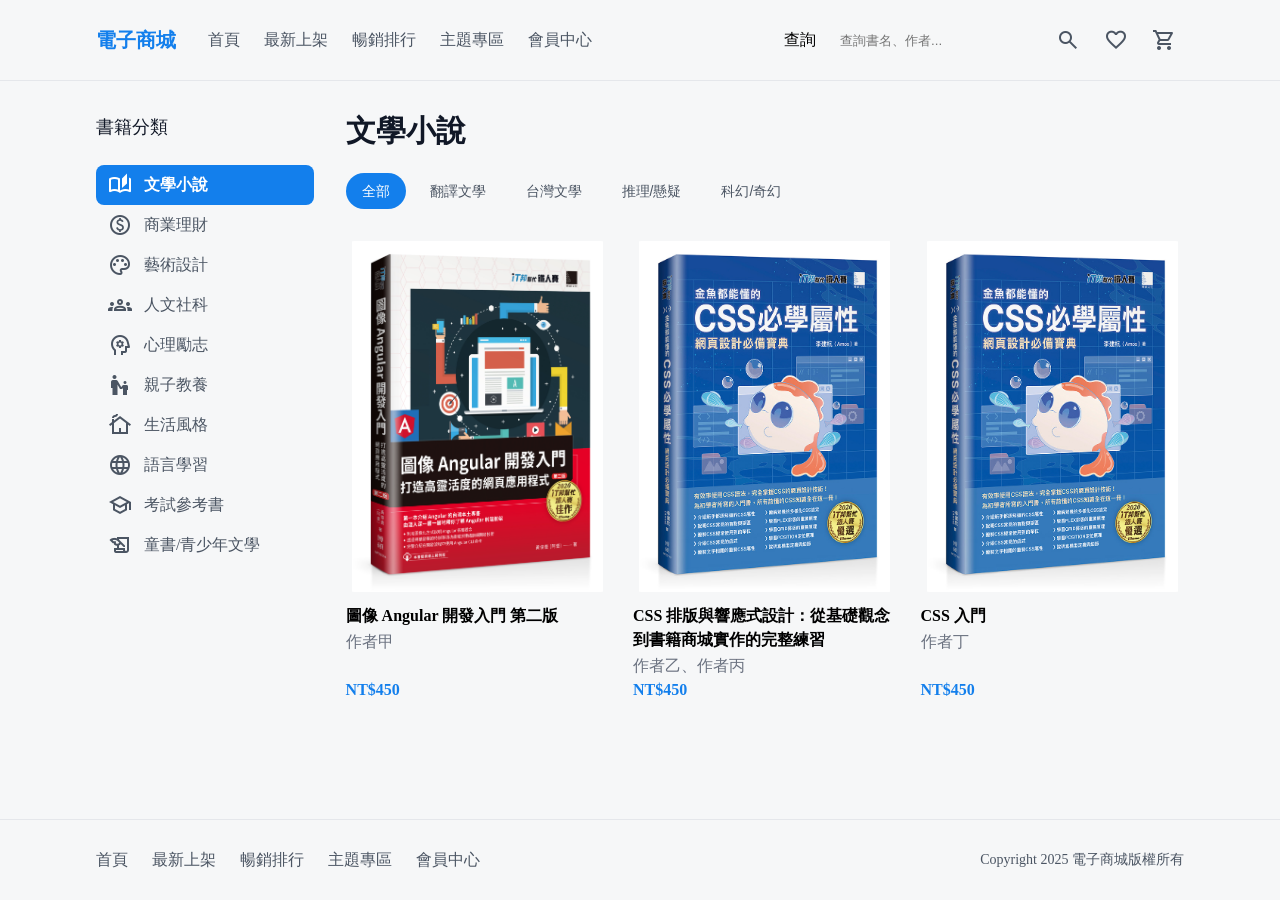
==== commit a928f51d: "feat(phone): 補上手機搜尋與分類入口" ====
--- a/src/index.html
+++ b/src/index.html
@@ -90,6 +90,25 @@
             </aside>
             <main class="book-main">
               <h1>文學小說</h1>
+              <div class="mobile-tools">
+                <label for="mobile-search">書名或作者</label>
+                <input id="mobile-search" type="search" placeholder="輸入書名或作者" />
+                <details>
+                  <summary>書籍分類</summary>
+                  <nav aria-label="手機書籍分類">
+                    <a href="#" aria-current="true">文學小說</a>
+                    <a href="#">商業理財</a>
+                    <a href="#">藝術設計</a>
+                    <a href="#">人文社科</a>
+                    <a href="#">心理勵志</a>
+                    <a href="#">親子教養</a>
+                    <a href="#">生活風格</a>
+                    <a href="#">語言學習</a>
+                    <a href="#">考試參考書</a>
+                    <a href="#">童書/青少年文學</a>
+                  </nav>
+                </details>
+              </div>
               <div class="tag">
                 <button type="button" class="selected">全部</button>
                 <button type="button">翻譯文學</button>
--- a/src/style.min.css
+++ b/src/style.min.css
@@ -1 +1 @@
-section{display:flex;flex-direction:column;min-height:100vh}section>.main{flex-grow:1}.container{width:100%;max-width:90vw;box-sizing:border-box;margin:0 auto;padding-left:2rem;padding-right:2rem}a{color:var(--text-color);text-decoration:none}a:hover{color:var(--primary-color)}a:focus-visible{outline:2px solid var(--primary-color);outline-offset:3px}header{border-bottom:solid 1px #e5e7eb}header .header-inner{height:4rem;display:flex;justify-content:space-between;align-items:center}header .header-inner .site-title{margin:0px;font-size:1.25rem;font-weight:700;line-height:1.75rem;color:var(--primary-color)}header .header-inner .header-brand,header .header-inner .header-actions{display:flex;align-items:center}header .header-inner .header-brand.header-brand,header .header-inner .header-actions.header-brand{gap:2rem}header .header-inner .header-brand.header-actions,header .header-inner .header-actions.header-actions{gap:.5rem}header .header-inner nav{display:flex;gap:1.5rem}header .header-inner div.search{display:flex;align-items:stretch;gap:0}header .header-inner div.search input{border-top-left-radius:1rem;border-bottom-left-radius:1rem;width:200px;padding:1rem .5rem 1rem 1rem;border:none;background-color:var(--gray-color-100)}header .header-inner div.search button{border-top-right-radius:1rem;border-bottom-right-radius:1rem;padding:.5rem;border:none;background-color:var(--gray-color-100);cursor:pointer}header .header-inner .search input:focus-visible,header .header-inner button:focus-visible{outline:2px solid var(--primary-color);outline-offset:3px}header .header-inner button{background-color:rgba(0,0,0,0);padding:.5rem;border:none;cursor:pointer;color:var(--text-color);display:inline-flex;align-items:center;justify-content:center}header .material-symbols-outlined{font-size:1.5rem;line-height:1}.content-layout{display:flex;align-items:flex-start;gap:2rem;padding-block:2rem}.category-sidebar{width:20%;flex-shrink:0}.category-sidebar h2{margin:0;font-weight:500;font-size:1.125rem;line-height:1.75rem;color:var(--header-color)}.category-sidebar .category-nav{margin-block:1.5rem}.category-sidebar .category-nav a{display:flex;align-items:center;gap:.75rem;padding:.5rem .75rem;border-radius:.5rem;overflow-wrap:anywhere}.category-sidebar .category-nav a:hover{background-color:var(--gray-color-100);color:var(--primary-color)}.category-sidebar .category-nav a.active{background-color:var(--primary-color);color:#fff;font-weight:700}.category-sidebar .category-nav .material-symbols-outlined{flex-shrink:0;font-size:1.5rem;line-height:1}.book-main{flex:1 1 0%;min-width:0;overflow-wrap:anywhere}.book-main h1{margin:0 0 1.5rem;font-weight:600;font-size:1.875rem;line-height:2.25rem;color:var(--header-color)}.book-main .tag{display:flex;flex-wrap:wrap;gap:.5rem;margin-bottom:2rem}.book-main .tag button{padding:.5rem 1rem;border:0;border-radius:1.5rem;font-size:.875rem;font-weight:500;line-height:1.25rem;color:var(--text-color);background-color:var(--gray-color-100);cursor:pointer}.book-main .tag button:focus-visible{outline:2px solid var(--primary-color);outline-offset:3px}.book-main .tag button.selected{background-color:var(--primary-color);color:#fff}.book-main .books{display:grid;grid-template-columns:repeat(auto-fill, minmax(256px, 1fr));gap:2.5rem 1.5rem}.book-main .books>div{display:flex;flex-direction:column;gap:.25rem;min-width:0;overflow-wrap:anywhere}.book-main .books>div img{display:block;width:100%;border-radius:.5rem;aspect-ratio:3/4;-o-object-fit:contain;object-fit:contain;background:var(--gray-color-100)}.book-main .books>div h4{margin:.5rem 0 0;font-size:1rem;font-weight:600;line-height:1.5rem}.book-main .books>div span:first-of-type{color:var(--gray-color-500)}.book-main .books>div span:last-of-type{color:var(--primary-color);font-weight:700;margin-top:auto}footer{border-top:1px solid var(--border-color)}footer .footer-inner{display:flex;flex-wrap:wrap;justify-content:space-between;align-items:center;gap:1rem 1.5rem;padding-block:1rem}footer .footer-nav{display:flex;flex-wrap:wrap;gap:.75rem 1.5rem}footer p{color:var(--text-color);font-size:.875rem;line-height:1.25rem}:root{--primary-color: #137fec;--text-color: #4b5563;--border-color: #e5e7eb;--gray-color-500: #6b7280;--header-color: #111827}html,body{margin:0;padding:0}/*# sourceMappingURL=style.min.css.map */+:root{--search-bar-display: flex;--aside-display: block;--book-min-width: 256px;--container-padding-left: 2rem;--container-padding-right: 2rem;--nav-display: flex}@media(max-width: 1024px){:root{--search-bar-display: none;--aside-display: none;--book-min-width: 200px}}@media(max-width: 640px){:root{--container-padding-left: 1.5rem;--container-padding-right: 1.5rem;--nav-display: none}}section{display:flex;flex-direction:column;min-height:100vh}section>.main{flex-grow:1}.container{width:100%;max-width:90vw;box-sizing:border-box;margin:0 auto;padding-left:var(--container-padding-left);padding-right:var(--container-padding-right)}a{color:var(--text-color);text-decoration:none}a:hover{color:var(--primary-color)}a:focus-visible{outline:2px solid var(--primary-color);outline-offset:3px}header{border-bottom:solid 1px #e5e7eb;background-color:var(--background-color);position:sticky;top:0;z-index:50}header .header-inner{min-height:4rem;height:auto;flex-wrap:wrap;gap:.5rem 1rem;padding-block:.5rem;display:flex;justify-content:space-between;align-items:center}header .header-inner .site-title{margin:0px;font-size:1.25rem;font-weight:700;line-height:1.75rem;color:var(--primary-color)}header .header-inner .header-brand,header .header-inner .header-actions{display:flex;align-items:center}header .header-inner .header-brand.header-brand,header .header-inner .header-actions.header-brand{min-width:0;flex-wrap:wrap;gap:.5rem 2rem}header .header-inner .header-brand.header-actions,header .header-inner .header-actions.header-actions{gap:.5rem}header .header-inner nav{display:var(--nav-display);flex-wrap:wrap;gap:1.5rem}header .header-inner label[for=book-search]{display:var(--search-bar-display)}header .header-inner div.search{display:var(--search-bar-display);align-items:stretch;gap:0}header .header-inner div.search input{border-top-left-radius:1rem;border-bottom-left-radius:1rem;width:200px;padding:1rem .5rem 1rem 1rem;border:none;background-color:var(--gray-color-100)}header .header-inner div.search button{border-top-right-radius:1rem;border-bottom-right-radius:1rem;padding:.5rem;border:none;background-color:var(--gray-color-100);cursor:pointer}header .header-inner .search input:focus-visible,header .header-inner button:focus-visible{outline:2px solid var(--primary-color);outline-offset:3px}header .header-inner button{background-color:rgba(0,0,0,0);padding:.5rem;border:none;cursor:pointer;color:var(--text-color);display:inline-flex;align-items:center;justify-content:center}header .material-symbols-outlined{font-size:1.5rem;line-height:1}.content-layout{display:flex;align-items:flex-start;gap:2rem;padding-block:2rem}.category-sidebar{display:var(--aside-display);width:20%;flex-shrink:0;position:sticky;top:6rem}.category-sidebar h2{margin:0;font-weight:500;font-size:1.125rem;line-height:1.75rem;color:var(--header-color)}.category-sidebar .category-nav{margin-block:1.5rem}.category-sidebar .category-nav a{display:flex;align-items:center;gap:.75rem;padding:.5rem .75rem;border-radius:.5rem;overflow-wrap:anywhere}.category-sidebar .category-nav a:hover{background-color:var(--gray-color-100);color:var(--primary-color)}.category-sidebar .category-nav a.active{background-color:var(--primary-color);color:#fff;font-weight:700}.category-sidebar .category-nav .material-symbols-outlined{flex-shrink:0;font-size:1.5rem;line-height:1}.book-main{flex:1 1 0%;min-width:0;overflow-wrap:anywhere}.book-main h1{margin:0 0 1.5rem;font-weight:600;font-size:1.875rem;line-height:2.25rem;color:var(--header-color)}.book-main .tag{display:flex;flex-wrap:wrap;gap:.5rem;margin-bottom:2rem}.book-main .tag button{padding:.5rem 1rem;border:0;border-radius:1.5rem;font-size:.875rem;font-weight:500;line-height:1.25rem;color:var(--text-color);background-color:var(--gray-color-100);cursor:pointer}.book-main .tag button:focus-visible{outline:2px solid var(--primary-color);outline-offset:3px}.book-main .tag button.selected{background-color:var(--primary-color);color:#fff}.book-main .books{display:grid;grid-template-columns:repeat(auto-fill, minmax(min(100%, var(--book-min-width)), 1fr));gap:2.5rem 1.5rem}.book-main .books>div{display:flex;flex-direction:column;gap:.25rem;min-width:0;overflow-wrap:anywhere}.book-main .books>div img{display:block;width:100%;border-radius:.5rem;aspect-ratio:3/4;-o-object-fit:contain;object-fit:contain;background:var(--gray-color-100)}.book-main .books>div h4{margin:.5rem 0 0;font-size:1rem;font-weight:600;line-height:1.5rem}.book-main .books>div span:first-of-type{color:var(--gray-color-500)}.book-main .books>div span:last-of-type{color:var(--primary-color);font-weight:700;margin-top:auto}.mobile-tools{display:none}@media(max-width: 1024px){.mobile-tools{display:grid;gap:.75rem;margin-bottom:1.5rem}.mobile-tools input{width:100%;min-width:0;box-sizing:border-box;padding:.75rem}.mobile-tools summary{cursor:pointer;padding-block:.5rem}.mobile-tools nav{display:grid;gap:.5rem}}.mobile-tools :focus-visible{outline:2px solid var(--primary-color);outline-offset:3px}footer{border-top:1px solid var(--border-color)}footer .footer-inner{display:flex;flex-wrap:wrap;justify-content:space-between;align-items:center;gap:1rem 1.5rem;padding-block:1rem}footer .footer-nav{display:var(--nav-display);flex-wrap:wrap;gap:.75rem 1.5rem}footer p{color:var(--text-color);font-size:.875rem;line-height:1.25rem}:root{--primary-color: #137fec;--background-color: #f6f7f8;--text-color: #4b5563;--border-color: #e5e7eb;--gray-color-500: #6b7280;--header-color: #111827}html,body{margin:0;padding:0}body{background-color:var(--background-color)}/*# sourceMappingURL=style.min.css.map */
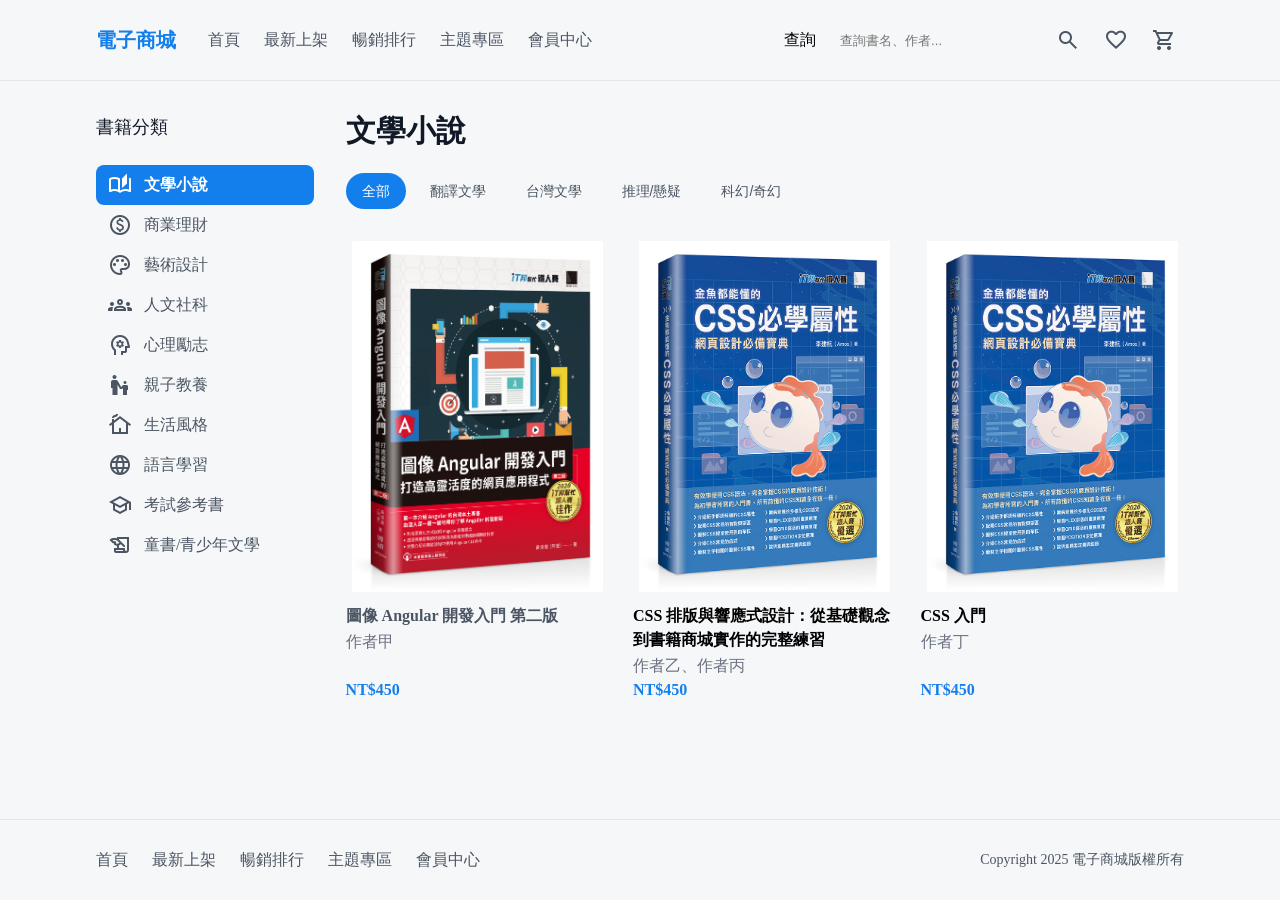
==== commit 71b8e2c2: "feat(book): 書籍明細頁新增" ====
--- a/src/index.html
+++ b/src/index.html
@@ -119,7 +119,7 @@
               <div class="books">
                 <div>
                   <img src="./assets/images/angular.jpg" alt="圖像 Angular 開發入門第二版封面" />
-                  <h4>圖像 Angular 開發入門 第二版</h4>
+                  <h4><a href="./book.html">圖像 Angular 開發入門 第二版</a></h4>
                   <span>作者甲</span>
                   <span>NT$450</span>
                 </div>
--- a/src/style.min.css
+++ b/src/style.min.css
@@ -1 +1 @@
-:root{--search-bar-display: flex;--aside-display: block;--book-min-width: 256px;--container-padding-left: 2rem;--container-padding-right: 2rem;--nav-display: flex}@media(max-width: 1024px){:root{--search-bar-display: none;--aside-display: none;--book-min-width: 200px}}@media(max-width: 640px){:root{--container-padding-left: 1.5rem;--container-padding-right: 1.5rem;--nav-display: none}}section{display:flex;flex-direction:column;min-height:100vh}section>.main{flex-grow:1}.container{width:100%;max-width:90vw;box-sizing:border-box;margin:0 auto;padding-left:var(--container-padding-left);padding-right:var(--container-padding-right)}a{color:var(--text-color);text-decoration:none}a:hover{color:var(--primary-color)}a:focus-visible{outline:2px solid var(--primary-color);outline-offset:3px}header{border-bottom:solid 1px #e5e7eb;background-color:var(--background-color);position:sticky;top:0;z-index:50}header .header-inner{min-height:4rem;height:auto;flex-wrap:wrap;gap:.5rem 1rem;padding-block:.5rem;display:flex;justify-content:space-between;align-items:center}header .header-inner .site-title{margin:0px;font-size:1.25rem;font-weight:700;line-height:1.75rem;color:var(--primary-color)}header .header-inner .header-brand,header .header-inner .header-actions{display:flex;align-items:center}header .header-inner .header-brand.header-brand,header .header-inner .header-actions.header-brand{min-width:0;flex-wrap:wrap;gap:.5rem 2rem}header .header-inner .header-brand.header-actions,header .header-inner .header-actions.header-actions{gap:.5rem}header .header-inner nav{display:var(--nav-display);flex-wrap:wrap;gap:1.5rem}header .header-inner label[for=book-search]{display:var(--search-bar-display)}header .header-inner div.search{display:var(--search-bar-display);align-items:stretch;gap:0}header .header-inner div.search input{border-top-left-radius:1rem;border-bottom-left-radius:1rem;width:200px;padding:1rem .5rem 1rem 1rem;border:none;background-color:var(--gray-color-100)}header .header-inner div.search button{border-top-right-radius:1rem;border-bottom-right-radius:1rem;padding:.5rem;border:none;background-color:var(--gray-color-100);cursor:pointer}header .header-inner .search input:focus-visible,header .header-inner button:focus-visible{outline:2px solid var(--primary-color);outline-offset:3px}header .header-inner button{background-color:rgba(0,0,0,0);padding:.5rem;border:none;cursor:pointer;color:var(--text-color);display:inline-flex;align-items:center;justify-content:center}header .material-symbols-outlined{font-size:1.5rem;line-height:1}.content-layout{display:flex;align-items:flex-start;gap:2rem;padding-block:2rem}.category-sidebar{display:var(--aside-display);width:20%;flex-shrink:0;position:sticky;top:6rem}.category-sidebar h2{margin:0;font-weight:500;font-size:1.125rem;line-height:1.75rem;color:var(--header-color)}.category-sidebar .category-nav{margin-block:1.5rem}.category-sidebar .category-nav a{display:flex;align-items:center;gap:.75rem;padding:.5rem .75rem;border-radius:.5rem;overflow-wrap:anywhere}.category-sidebar .category-nav a:hover{background-color:var(--gray-color-100);color:var(--primary-color)}.category-sidebar .category-nav a.active{background-color:var(--primary-color);color:#fff;font-weight:700}.category-sidebar .category-nav .material-symbols-outlined{flex-shrink:0;font-size:1.5rem;line-height:1}.book-main{flex:1 1 0%;min-width:0;overflow-wrap:anywhere}.book-main h1{margin:0 0 1.5rem;font-weight:600;font-size:1.875rem;line-height:2.25rem;color:var(--header-color)}.book-main .tag{display:flex;flex-wrap:wrap;gap:.5rem;margin-bottom:2rem}.book-main .tag button{padding:.5rem 1rem;border:0;border-radius:1.5rem;font-size:.875rem;font-weight:500;line-height:1.25rem;color:var(--text-color);background-color:var(--gray-color-100);cursor:pointer}.book-main .tag button:focus-visible{outline:2px solid var(--primary-color);outline-offset:3px}.book-main .tag button.selected{background-color:var(--primary-color);color:#fff}.book-main .books{display:grid;grid-template-columns:repeat(auto-fill, minmax(min(100%, var(--book-min-width)), 1fr));gap:2.5rem 1.5rem}.book-main .books>div{display:flex;flex-direction:column;gap:.25rem;min-width:0;overflow-wrap:anywhere}.book-main .books>div img{display:block;width:100%;border-radius:.5rem;aspect-ratio:3/4;-o-object-fit:contain;object-fit:contain;background:var(--gray-color-100)}.book-main .books>div h4{margin:.5rem 0 0;font-size:1rem;font-weight:600;line-height:1.5rem}.book-main .books>div span:first-of-type{color:var(--gray-color-500)}.book-main .books>div span:last-of-type{color:var(--primary-color);font-weight:700;margin-top:auto}.mobile-tools{display:none}@media(max-width: 1024px){.mobile-tools{display:grid;gap:.75rem;margin-bottom:1.5rem}.mobile-tools input{width:100%;min-width:0;box-sizing:border-box;padding:.75rem}.mobile-tools summary{cursor:pointer;padding-block:.5rem}.mobile-tools nav{display:grid;gap:.5rem}}.mobile-tools :focus-visible{outline:2px solid var(--primary-color);outline-offset:3px}footer{border-top:1px solid var(--border-color)}footer .footer-inner{display:flex;flex-wrap:wrap;justify-content:space-between;align-items:center;gap:1rem 1.5rem;padding-block:1rem}footer .footer-nav{display:var(--nav-display);flex-wrap:wrap;gap:.75rem 1.5rem}footer p{color:var(--text-color);font-size:.875rem;line-height:1.25rem}:root{--primary-color: #137fec;--background-color: #f6f7f8;--text-color: #4b5563;--border-color: #e5e7eb;--gray-color-500: #6b7280;--header-color: #111827}html,body{margin:0;padding:0}body{background-color:var(--background-color)}/*# sourceMappingURL=style.min.css.map */+:root{--search-bar-display: flex;--aside-display: block;--book-min-width: 256px;--container-padding-left: 2rem;--container-padding-right: 2rem;--nav-display: flex}@media(max-width: 1024px){:root{--search-bar-display: none;--aside-display: none;--book-min-width: 200px}}@media(max-width: 640px){:root{--container-padding-left: 1.5rem;--container-padding-right: 1.5rem;--nav-display: none}}section{display:flex;flex-direction:column;min-height:100vh}section>.main{flex-grow:1}.container{width:100%;max-width:90vw;box-sizing:border-box;margin:0 auto;padding-left:var(--container-padding-left);padding-right:var(--container-padding-right)}a{color:var(--text-color);text-decoration:none}a:hover{color:var(--primary-color)}a:focus-visible{outline:2px solid var(--primary-color);outline-offset:3px}header{border-bottom:solid 1px #e5e7eb;background-color:var(--background-color);position:sticky;top:0;z-index:50}header .header-inner{min-height:4rem;height:auto;flex-wrap:wrap;gap:.5rem 1rem;padding-block:.5rem;display:flex;justify-content:space-between;align-items:center}header .header-inner .site-title{margin:0px;font-size:1.25rem;font-weight:700;line-height:1.75rem;color:var(--primary-color)}header .header-inner .header-brand,header .header-inner .header-actions{display:flex;align-items:center}header .header-inner .header-brand.header-brand,header .header-inner .header-actions.header-brand{min-width:0;flex-wrap:wrap;gap:.5rem 2rem}header .header-inner .header-brand.header-actions,header .header-inner .header-actions.header-actions{gap:.5rem}header .header-inner nav{display:var(--nav-display);flex-wrap:wrap;gap:1.5rem}header .header-inner label[for=book-search]{display:var(--search-bar-display)}header .header-inner div.search{display:var(--search-bar-display);align-items:stretch;gap:0}header .header-inner div.search input{border-top-left-radius:1rem;border-bottom-left-radius:1rem;width:200px;padding:1rem .5rem 1rem 1rem;border:none;background-color:var(--gray-color-100)}header .header-inner div.search button{border-top-right-radius:1rem;border-bottom-right-radius:1rem;padding:.5rem;border:none;cursor:pointer;background-color:var(--gray-color-100)}header .header-inner .search input:focus-visible,header .header-inner button:focus-visible{outline:2px solid var(--primary-color);outline-offset:3px}header .header-inner button{background-color:rgba(0,0,0,0);padding:.5rem;border:none;cursor:pointer;color:var(--text-color);display:inline-flex;align-items:center;justify-content:center}header .material-symbols-outlined{font-size:1.5rem;line-height:1}.content-layout{display:flex;align-items:flex-start;gap:2rem;padding-block:2rem}.category-sidebar{display:var(--aside-display);width:20%;flex-shrink:0;position:sticky;top:6rem}.category-sidebar h2{margin:0;font-size:1.125rem;font-weight:500;line-height:1.75rem;color:var(--header-color)}.category-sidebar .category-nav{margin-block:1.5rem}.category-sidebar .category-nav a{display:flex;align-items:center;gap:.75rem;padding:.5rem .75rem;border-radius:.5rem;overflow-wrap:anywhere}.category-sidebar .category-nav a:hover{background-color:var(--gray-color-100);color:var(--primary-color)}.category-sidebar .category-nav a.active{background-color:var(--primary-color);color:#fff;font-weight:700}.category-sidebar .category-nav .material-symbols-outlined{flex-shrink:0;font-size:1.5rem;line-height:1}.book-main{flex:1 1 0%;min-width:0;overflow-wrap:anywhere}.book-main h1{margin:0 0 1.5rem;font-size:1.875rem;font-weight:600;line-height:2.25rem;color:var(--header-color)}.book-main .tag{display:flex;flex-wrap:wrap;gap:.5rem;margin-bottom:2rem}.book-main .tag button{padding:.5rem 1rem;border:0;border-radius:1.5rem;font-size:.875rem;font-weight:500;line-height:1.25rem;color:var(--text-color);background-color:var(--gray-color-100);cursor:pointer}.book-main .tag button:focus-visible{outline:2px solid var(--primary-color);outline-offset:3px}.book-main .tag button.selected{background-color:var(--primary-color);color:#fff}.book-main .books{display:grid;grid-template-columns:repeat(auto-fill, minmax(min(100%, var(--book-min-width)), 1fr));gap:2.5rem 1.5rem}.book-main .books>div{display:flex;flex-direction:column;gap:.25rem;min-width:0;overflow-wrap:anywhere}.book-main .books>div img{display:block;width:100%;border-radius:.5rem;aspect-ratio:3/4;-o-object-fit:contain;object-fit:contain;background:var(--gray-color-100)}.book-main .books>div h4{margin:.5rem 0 0;font-size:1rem;font-weight:600;line-height:1.5rem}.book-main .books>div h4 a:hover{color:var(--primary-color)}.book-main .books>div h4 a:focus-visible{outline:2px solid var(--primary-color);outline-offset:3px}.book-main .books>div span:first-of-type{color:var(--gray-color-500)}.book-main .books>div span:last-of-type{color:var(--primary-color);font-weight:700;margin-top:auto}.mobile-tools{display:none}@media(max-width: 1024px){.mobile-tools{display:grid;gap:.75rem;margin-bottom:1.5rem}.mobile-tools input{width:100%;min-width:0;box-sizing:border-box;padding:.75rem}.mobile-tools summary{cursor:pointer;padding-block:.5rem}.mobile-tools nav{display:grid;gap:.5rem}}.mobile-tools :focus-visible{outline:2px solid var(--primary-color);outline-offset:3px}footer{border-top:1px solid var(--border-color)}footer .footer-inner{display:flex;flex-wrap:wrap;justify-content:space-between;align-items:center;gap:1rem 1.5rem;padding-block:1rem}footer .footer-nav{display:var(--nav-display);flex-wrap:wrap;gap:.75rem 1.5rem}footer p{color:var(--text-color);font-size:.875rem;font-weight:400;line-height:1.25rem}:root{--primary-color: #137fec;--background-color: #f6f7f8;--text-color: #4b5563;--border-color: #e5e7eb;--gray-color-500: #6b7280;--header-color: #111827}html,body{margin:0;padding:0}body{background-color:var(--background-color)}/*# sourceMappingURL=style.min.css.map */
